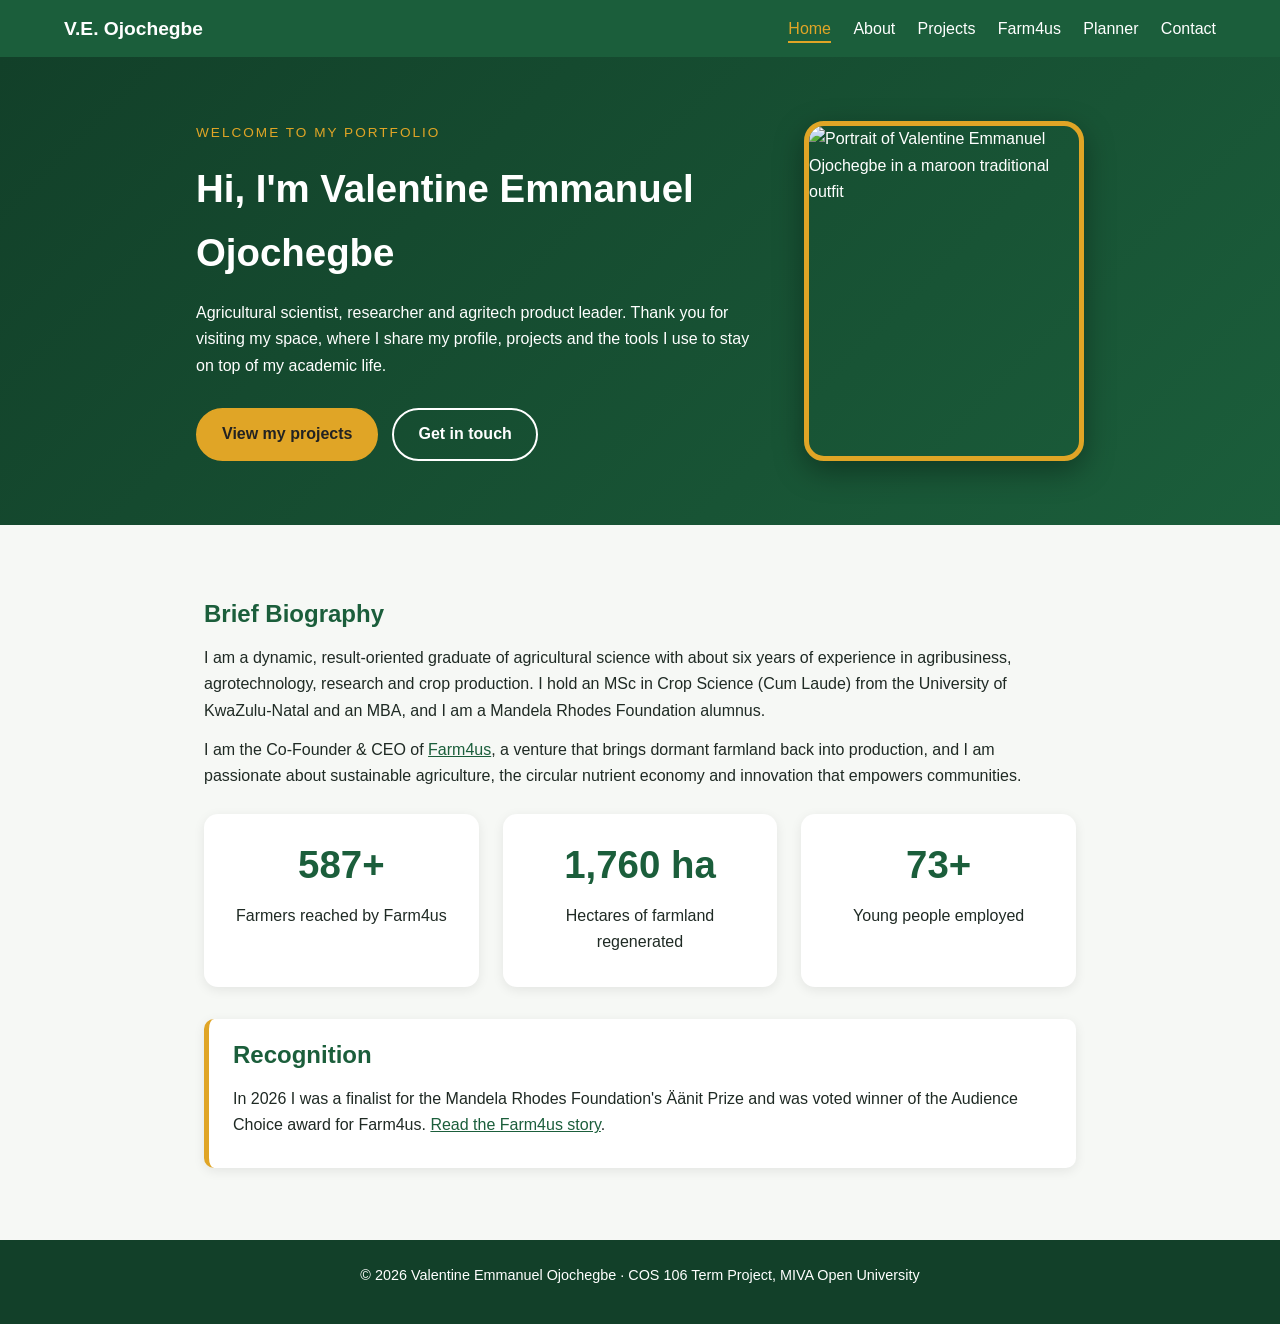
==== index.html @ e2574d02 "Add files via upload Upload Academic Portfolio Website" ====
<!DOCTYPE html>
<html lang="en">
<head>
<meta charset="UTF-8">
<meta name="viewport" content="width=device-width, initial-scale=1">
<meta name="description" content="Portfolio and academic manager of Valentine Emmanuel Ojochegbe">
<title>Home | Valentine Emmanuel Ojochegbe</title>
<link rel="stylesheet" href="style.css">
</head>
<body>
<header class="site-header">
  <a class="brand" href="index.html">V.E. Ojochegbe</a>
  <button id="menu-btn" aria-label="Toggle menu" aria-expanded="false">&#9776;</button>
  <nav><ul id="nav-list"><li><a href="index.html" class="active" aria-current="page">Home</a></li><li><a href="about.html">About</a></li><li><a href="projects.html">Projects</a></li><li><a href="farm4us.html">Farm4us</a></li><li><a href="planner.html">Planner</a></li><li><a href="contact.html">Contact</a></li></ul></nav>
</header>
<main>
<section class="hero">
  <div class="hero-text">
    <p class="eyebrow">Welcome to my portfolio</p>
    <h1>Hi, I'm Valentine Emmanuel Ojochegbe</h1>
    <p class="lead">Agricultural scientist, researcher and agritech product leader. Thank you for visiting my space, where I share my profile, projects and the tools I use to stay on top of my academic life.</p>
    <a class="btn" href="projects.html">View my projects</a>
    <a class="btn btn-outline" href="contact.html">Get in touch</a>
  </div>
  <img class="hero-img" src="images/valentine.jpg" alt="Portrait of Valentine Emmanuel Ojochegbe in a maroon traditional outfit">
</section>
<section class="container">
  <h2>Brief Biography</h2>
  <p>I am a dynamic, result-oriented graduate of agricultural science with about six years of experience in agribusiness, agrotechnology, research and crop production. I hold an MSc in Crop Science (Cum Laude) from the University of KwaZulu-Natal and an MBA, and I am a Mandela Rhodes Foundation alumnus.</p>
  <p>I am the Co-Founder &amp; CEO of <a href="farm4us.html">Farm4us</a>, a venture that brings dormant farmland back into production, and I am passionate about sustainable agriculture, the circular nutrient economy and innovation that empowers communities.</p>
  <div class="cards">
    <article class="card stat"><h3 class="counter" data-target="800" data-suffix="+">0</h3><p>Farmers reached by Farm4us</p></article>
    <article class="card stat"><h3 class="counter" data-target="2400" data-suffix=" ha">0</h3><p>Hectares of farmland regenerated</p></article>
    <article class="card stat"><h3 class="counter" data-target="100" data-suffix="+">0</h3><p>Young people employed</p></article>
  </div>
  <div class="feature">
    <h2>Recognition</h2>
    <p>In 2026 I was a finalist for the Mandela Rhodes Foundation's Äänit Prize and was voted winner of the Audience Choice award for Farm4us. <a href="farm4us.html">Read the Farm4us story</a>.</p>
  </div>
</section>
</main>
<footer class="site-footer"><p>&copy; 2026 Valentine Emmanuel Ojochegbe &middot; COS 106 Term Project, MIVA Open University</p></footer>
<script src="script.js"></script>
</body>
</html>
---- style.css ----
:root{--green:#1b5e3b;--green-d:#124029;--gold:#e0a526;--bg:#f6f8f5;--text:#1f2a24;--card:#fff}
*{box-sizing:border-box;margin:0;padding:0}
body{font-family:Segoe UI,Roboto,Arial,sans-serif;background:var(--bg);color:var(--text);line-height:1.65}
a{color:var(--green)}
.site-header{position:sticky;top:0;z-index:10;display:flex;justify-content:space-between;align-items:center;flex-wrap:wrap;background:var(--green);padding:.8rem 5%}
.brand{color:#fff;font-weight:700;font-size:1.2rem;text-decoration:none}
nav ul{display:flex;gap:1.4rem;list-style:none}
nav a{color:#fff;text-decoration:none;padding:.3rem 0;border-bottom:2px solid transparent;transition:border-color .3s,color .3s}
nav a:hover,nav a.active{border-color:var(--gold);color:var(--gold)}
#menu-btn{display:none;background:none;border:0;color:#fff;font-size:1.7rem;cursor:pointer}
.hero{display:flex;align-items:center;justify-content:center;gap:3rem;flex-wrap:wrap-reverse;padding:4rem 5%;background:linear-gradient(135deg,var(--green-d),var(--green));color:#fff}
.hero-text{flex:1 1 340px;max-width:560px;animation:fade 1s ease both}
.hero-text h1{font-size:2.4rem;margin:.4rem 0 1rem;color:#fff}
.eyebrow{color:var(--gold);text-transform:uppercase;letter-spacing:2px;font-size:.85rem}
.hero-img{width:280px;height:340px;object-fit:cover;border-radius:20px;border:5px solid var(--gold);box-shadow:0 10px 30px rgba(0,0,0,.35);animation:fade 1.2s ease both}
@keyframes fade{from{opacity:0;transform:translateY(20px)}to{opacity:1;transform:none}}
.btn{display:inline-block;margin:1rem .6rem 0 0;padding:.7rem 1.5rem;background:var(--gold);color:#222;border:2px solid var(--gold);border-radius:30px;font-weight:600;text-decoration:none;cursor:pointer;font-size:1rem;transition:transform .25s,background .25s}
.btn:hover{transform:translateY(-3px);background:#f0b83a}
.btn-outline{background:transparent;color:#fff;border-color:#fff}
.container{max-width:1000px;margin:auto;padding:2.5rem 5%}
.narrow{max-width:700px}
h1{color:var(--green);margin-bottom:1rem}
h2{color:var(--green);margin:1.8rem 0 .7rem}
p{margin-bottom:.8rem}
ul{padding-left:1.4rem}
.cards{display:grid;grid-template-columns:repeat(auto-fit,minmax(260px,1fr));gap:1.5rem;margin-top:1.5rem}
.card{background:var(--card);border-radius:14px;padding:1.2rem;box-shadow:0 3px 12px rgba(0,0,0,.08);transition:transform .3s,box-shadow .3s}
.card:hover{transform:translateY(-6px);box-shadow:0 10px 22px rgba(0,0,0,.14)}
.card img{width:100%;border-radius:10px;margin-bottom:.8rem}
.card h3{color:var(--green);margin-bottom:.4rem}
.stat{text-align:center}.stat h3{font-size:2.4rem}
.table-wrap{overflow-x:auto}
table{width:100%;border-collapse:collapse;background:#fff}
caption{text-align:left;font-weight:600;padding:.5rem 0}
th,td{padding:.7rem;border:1px solid #d5ddd7;text-align:left}
th{background:var(--green);color:#fff}
tr:nth-child(even){background:#eef3ee}
.skills{display:grid;grid-template-columns:repeat(auto-fit,minmax(240px,1fr));gap:.5rem;list-style:none;padding:0}
.skills li{background:#fff;border-left:4px solid var(--gold);padding:.6rem 1rem;border-radius:6px}
audio,video{display:block;max-width:100%;margin:1rem 0}
form{display:flex;flex-direction:column;gap:.3rem;background:#fff;padding:1.5rem;border-radius:14px;box-shadow:0 3px 12px rgba(0,0,0,.08)}
label{font-weight:600;margin-top:.6rem}
input,textarea{padding:.7rem;border:1.5px solid #b9c5bd;border-radius:8px;font:inherit;transition:border-color .3s}
input:focus,textarea:focus{outline:none;border-color:var(--green)}
.error{color:#c0392b;font-size:.88rem;min-height:1em}
.success{color:var(--green);font-weight:600}
.muted{color:#667}
.planner-form{display:flex;gap:.6rem;flex-wrap:wrap;align-items:center}
.planner-form input{flex:1 1 220px}
.tasks{list-style:none;padding:0;margin-top:1rem}
.tasks li{display:flex;align-items:center;gap:.8rem;background:#fff;padding:.8rem 1rem;margin-bottom:.6rem;border-radius:10px;box-shadow:0 2px 6px rgba(0,0,0,.07);animation:fade .4s ease}
.tasks li span{flex:1}
.tasks li.done span{text-decoration:line-through;color:#888}
.tasks button{background:#c0392b;color:#fff;border:0;border-radius:6px;padding:.4rem .8rem;cursor:pointer}
.site-footer{text-align:center;padding:1.5rem;background:var(--green-d);color:#fff;margin-top:2rem;font-size:.9rem}
@media(max-width:700px){
  #menu-btn{display:block}
  nav{width:100%}
  nav ul{display:none;flex-direction:column;gap:.5rem;padding-top:.8rem}
  nav ul.open{display:flex}
  .hero{padding:2.5rem 5%}.hero-text h1{font-size:1.8rem}
}
.hero-sm{padding:3.5rem 5%}
.lead-dark{font-size:1.1rem;border-left:4px solid var(--gold);padding-left:1rem;margin-bottom:1rem}
.feature{background:#fff;border-left:5px solid var(--gold);padding:1rem 1.5rem;border-radius:10px;margin-top:2rem;box-shadow:0 3px 12px rgba(0,0,0,.08)}
.feature h2{margin-top:0}
.impact{background:var(--green);padding:3rem 5%;text-align:center}
.impact h2{color:#fff;margin-top:0}
.impact .cards{max-width:1000px;margin:1.5rem auto 0}
.timeline{list-style:none;padding:0;border-left:3px solid var(--gold);margin-left:.6rem}
.timeline li{position:relative;padding:0 0 1.3rem 1.5rem}
.timeline li::before{content:"";position:absolute;left:-10px;top:.45rem;width:16px;height:16px;border-radius:50%;background:var(--green);border:3px solid var(--gold)}
.gallery{display:grid;grid-template-columns:repeat(auto-fill,minmax(220px,1fr));gap:1rem;margin-top:1rem}
.gallery img{width:100%;height:200px;object-fit:cover;border-radius:12px;cursor:zoom-in;transition:transform .3s}
.gallery img:hover{transform:scale(1.04)}
.lightbox{position:fixed;inset:0;background:rgba(0,0,0,.88);display:flex;align-items:center;justify-content:center;z-index:50;padding:1rem}
.lightbox[hidden]{display:none}
.lightbox img{max-width:100%;max-height:90vh;border-radius:10px}
.lightbox button{position:absolute;top:1rem;right:1.5rem;background:none;border:0;color:#fff;font-size:2.5rem;cursor:pointer}
.reveal{opacity:0;transform:translateY(25px);transition:opacity .7s,transform .7s}
.reveal.show{opacity:1;transform:none}
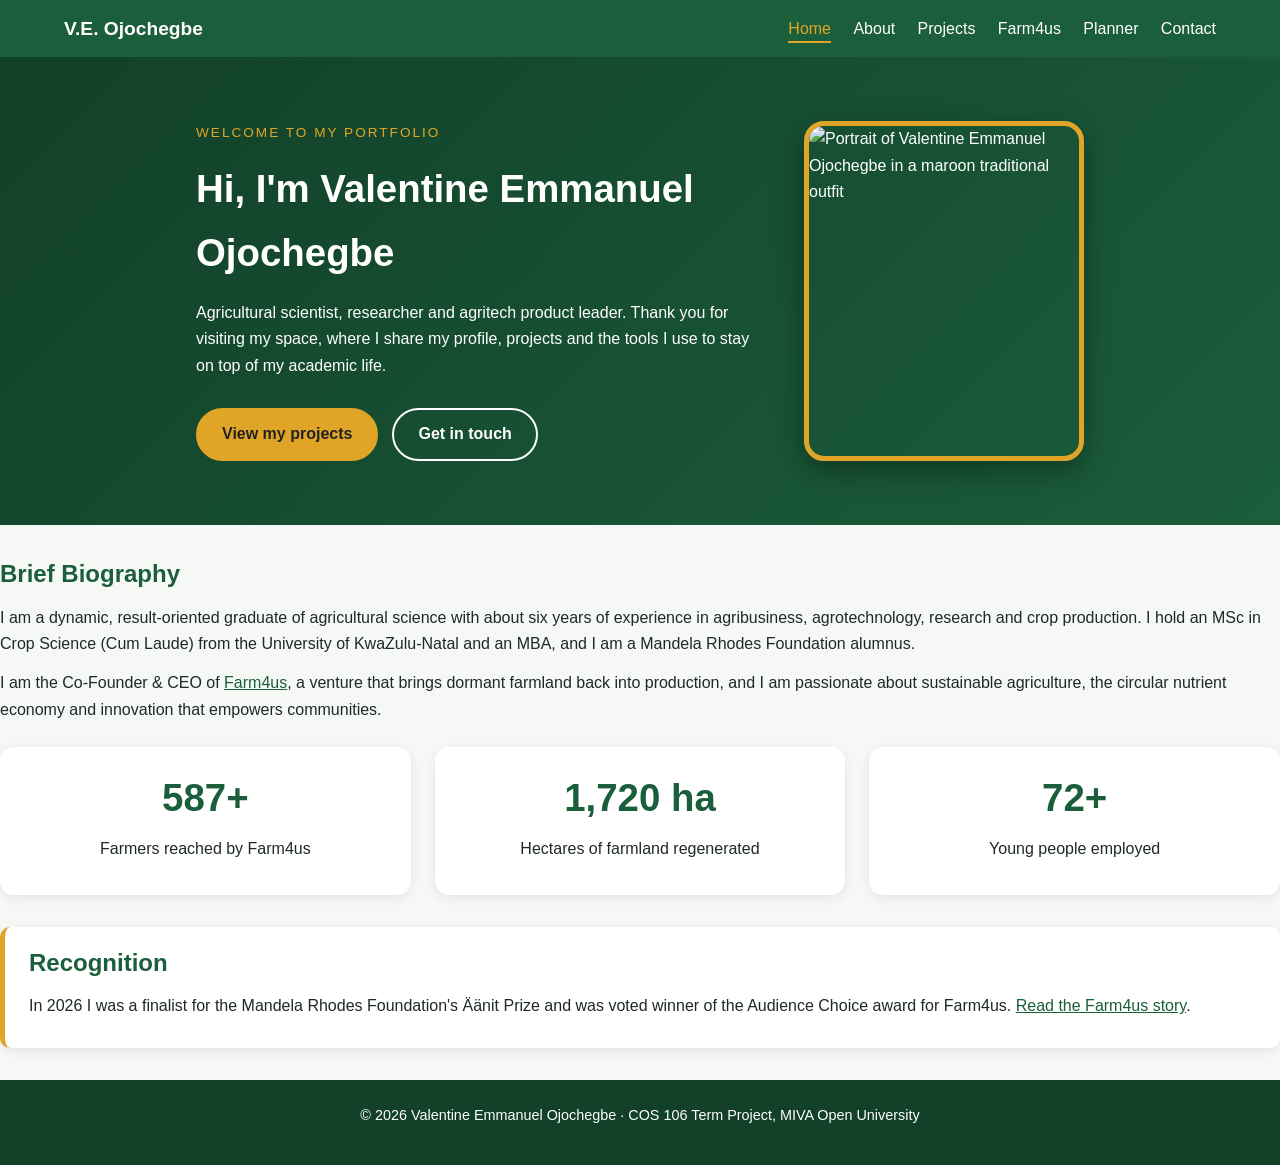
==== commit 1bb6f399: "Update index.html" ====
--- a/index.html
+++ b/index.html
@@ -24,7 +24,7 @@
   </div>
   <img class="hero-img" src="images/valentine.jpg" alt="Portrait of Valentine Emmanuel Ojochegbe in a maroon traditional outfit">
 </section>
-<section class="container">
+<section class="profile-image">
   <h2>Brief Biography</h2>
   <p>I am a dynamic, result-oriented graduate of agricultural science with about six years of experience in agribusiness, agrotechnology, research and crop production. I hold an MSc in Crop Science (Cum Laude) from the University of KwaZulu-Natal and an MBA, and I am a Mandela Rhodes Foundation alumnus.</p>
   <p>I am the Co-Founder &amp; CEO of <a href="farm4us.html">Farm4us</a>, a venture that brings dormant farmland back into production, and I am passionate about sustainable agriculture, the circular nutrient economy and innovation that empowers communities.</p>
